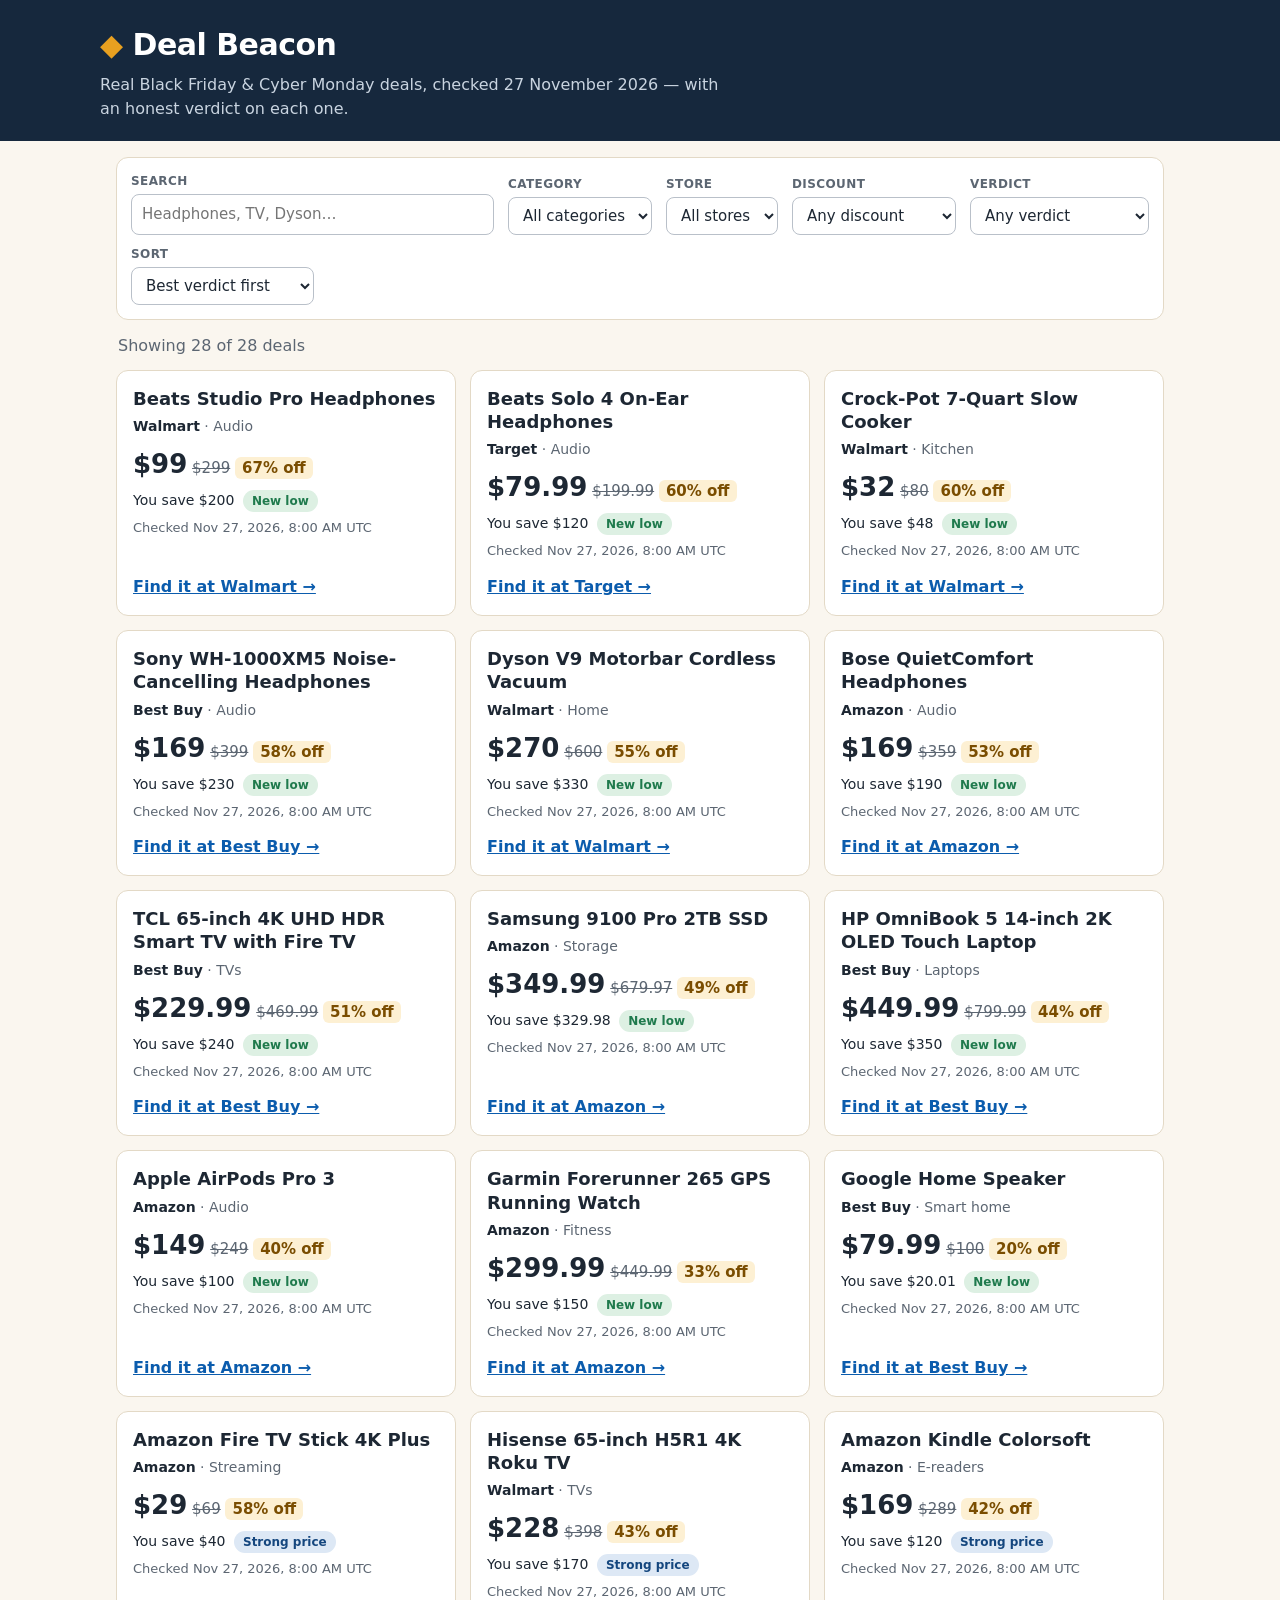
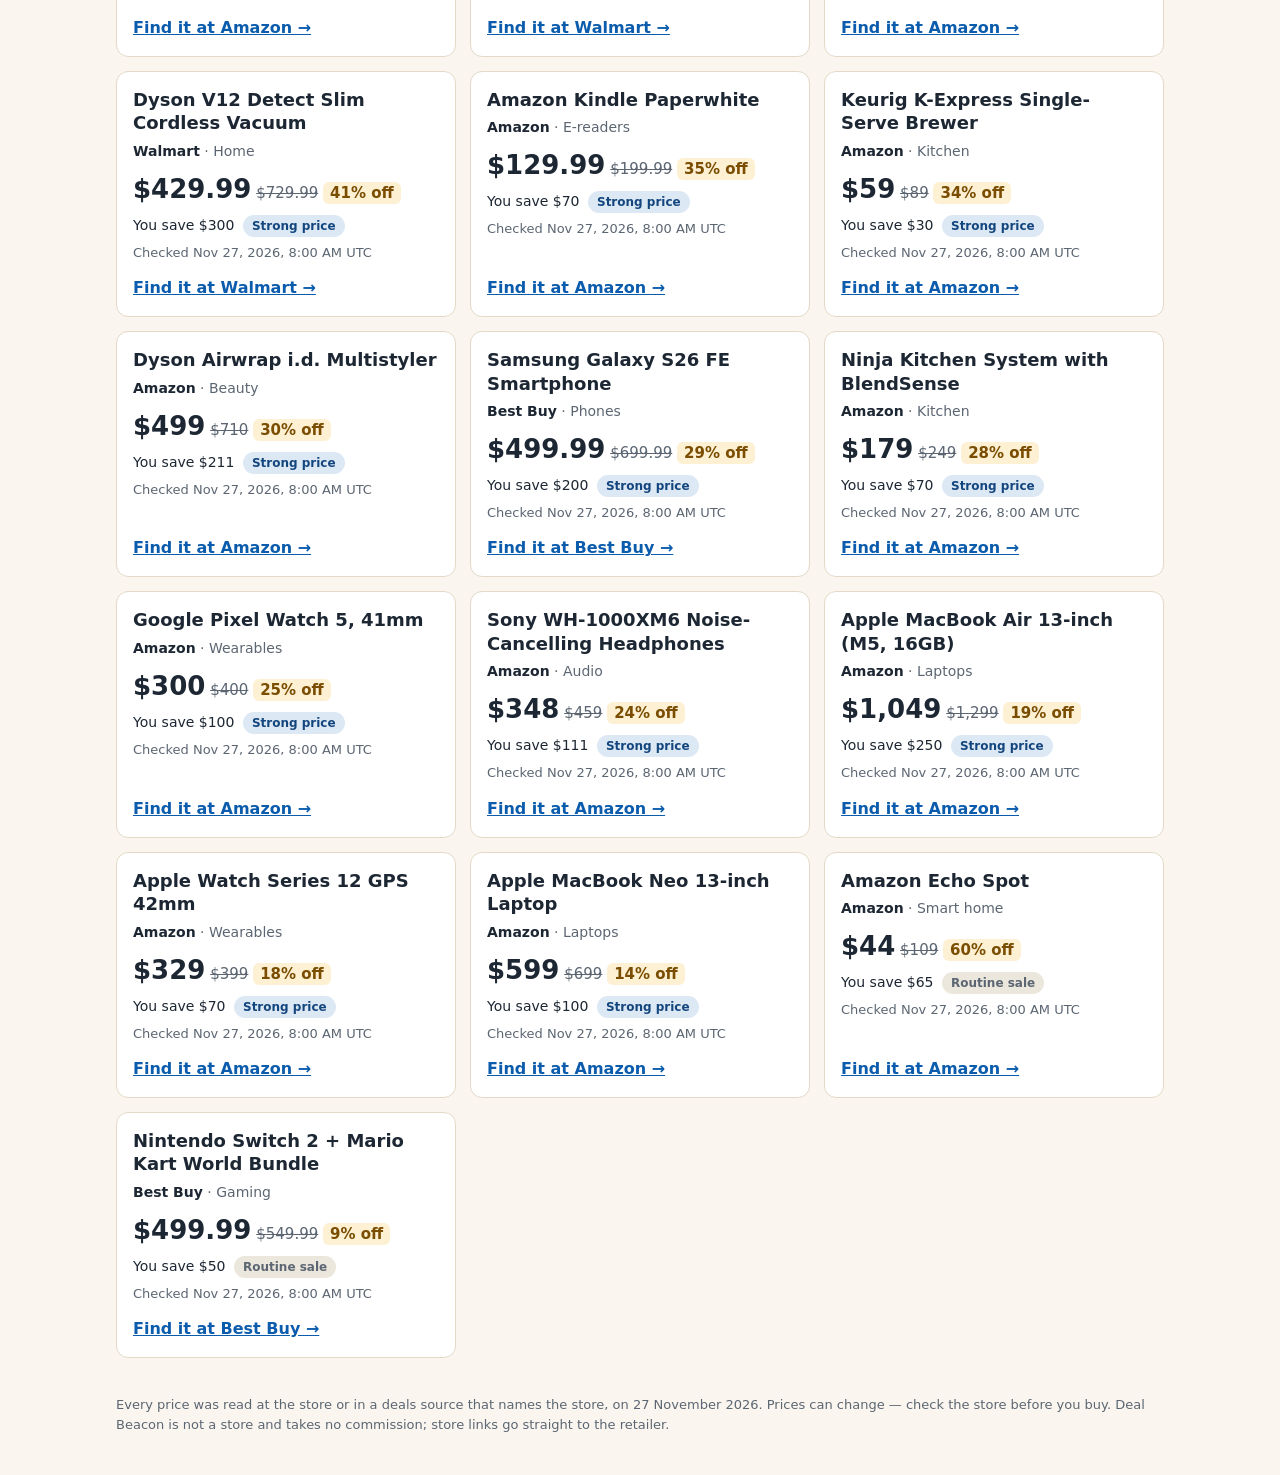
==== app/index.html @ dfa45ec8 "Deal Beacon: a Black Friday 2026 deal finder (floor entry for black-friday-deal-finder-01)" ====
<!doctype html>
<html lang="en">
<head>
<meta charset="utf-8">
<meta name="viewport" content="width=device-width, initial-scale=1">
<title>Deal Beacon — Black Friday 2026</title>
<meta name="description" content="28 real Black Friday and Cyber Monday deals, checked 27 November 2026, with an honest verdict on each one.">
<link rel="stylesheet" href="style.css">
<script type="module" src="main.js"></script>
</head>
<body>
<header class="masthead">
  <div class="masthead-inner">
    <a class="brand" href="#/">Deal Beacon</a>
    <p class="tagline">Real Black Friday &amp; Cyber Monday deals, checked 27 November 2026 — with an honest verdict on each one.</p>
  </div>
</header>
<main id="app"></main>
<footer>
  <p>Every price was read at the store or in a deals source that names the store, on 27 November 2026. Prices can change — check the store before you buy. Deal Beacon is not a store and takes no commission; store links go straight to the retailer.</p>
</footer>
</body>
</html>
---- app/style.css ----
/* Deal Beacon: warm paper background, deep navy ink, amber for the deals.
   One column on a phone, a card grid on a desktop. Nothing here loads
   over the network: no web fonts, no remote images. */

:root {
  --paper: #faf6ef;
  --ink: #1d2733;
  --muted: #5c6672;
  --line: #e3d9c6;
  --navy: #16283d;
  --amber: #e8a020;
  --amber-soft: #fdf0d3;
  --green: #1f7a4d;
  --green-soft: #ddf0e3;
  --blue-soft: #dde8f5;
  --grey-soft: #ece7dd;
}

* { box-sizing: border-box; }

body {
  margin: 0;
  background: var(--paper);
  color: var(--ink);
  font-family: system-ui, -apple-system, "Segoe UI", sans-serif;
  line-height: 1.5;
}

a { color: #0b5cad; }
a:hover { text-decoration-thickness: 2px; }

.masthead {
  background: var(--navy);
  color: #fff;
  padding: 22px 16px 20px;
}
.masthead-inner { max-width: 1080px; margin: 0 auto; }
.brand {
  color: #fff;
  font-size: 30px;
  font-weight: 800;
  letter-spacing: -0.5px;
  text-decoration: none;
}
.brand::before { content: "◆ "; color: var(--amber); }
.tagline { margin: 6px 0 0; color: #c9d4e0; max-width: 640px; }

main { max-width: 1080px; margin: 0 auto; padding: 16px; }

.controls {
  display: flex;
  flex-wrap: wrap;
  gap: 10px 14px;
  align-items: end;
  background: #fff;
  border: 1px solid var(--line);
  border-radius: 12px;
  padding: 14px;
  margin-bottom: 14px;
}
.controls label {
  display: flex;
  flex-direction: column;
  gap: 4px;
  font-size: 12px;
  font-weight: 700;
  text-transform: uppercase;
  letter-spacing: 0.4px;
  color: var(--muted);
}
.controls input,
.controls select {
  font: inherit;
  font-size: 15px;
  font-weight: 400;
  text-transform: none;
  letter-spacing: 0;
  color: var(--ink);
  border: 1px solid #b9c0c9;
  border-radius: 8px;
  padding: 8px 10px;
  background: #fff;
}
.controls .search { flex: 1 1 220px; }
.controls .search input { width: 100%; }

.count { color: var(--muted); margin: 4px 2px 12px; }

.grid {
  display: grid;
  grid-template-columns: repeat(auto-fill, minmax(300px, 1fr));
  gap: 14px;
}

.card {
  background: #fff;
  border: 1px solid var(--line);
  border-radius: 12px;
  padding: 16px;
  display: flex;
  flex-direction: column;
  gap: 6px;
}
.card-title {
  font-size: 18px;
  font-weight: 700;
  line-height: 1.3;
  color: var(--ink);
  text-decoration: none;
}
.card-title:hover { color: #0b5cad; text-decoration: underline; }
.card-meta { margin: 0; color: var(--muted); font-size: 14px; }
.store { font-weight: 700; color: var(--ink); }
.card-price { margin: 2px 0 0; font-size: 15px; }
.card-price strong { font-size: 26px; }
.card-price s { color: var(--muted); }
.off {
  background: var(--amber-soft);
  color: #7a4d00;
  font-weight: 700;
  border-radius: 6px;
  padding: 2px 7px;
  white-space: nowrap;
}
.card-save { margin: 0; font-size: 14px; }
.card-checked { margin: 0; color: var(--muted); font-size: 13px; }
.card-link { margin: auto 0 0; padding-top: 8px; }
.card-link a { font-weight: 700; }

.verdict {
  display: inline-block;
  font-size: 12px;
  font-weight: 700;
  border-radius: 999px;
  padding: 2px 9px;
  margin-left: 4px;
  white-space: nowrap;
}
.verdict.new-low { background: var(--green-soft); color: var(--green); }
.verdict.strong { background: var(--blue-soft); color: #14467e; }
.verdict.routine { background: var(--grey-soft); color: var(--muted); }

.empty { background: #fff; border: 1px solid var(--line); border-radius: 12px; padding: 20px; }

.detail {
  background: #fff;
  border: 1px solid var(--line);
  border-radius: 12px;
  padding: 22px;
  max-width: 720px;
}
.detail h1 { margin: 0 0 4px; font-size: 26px; line-height: 1.25; }
.detail-meta { color: var(--muted); margin: 0 0 12px; }
.detail-price { font-size: 16px; }
.detail-price strong { font-size: 32px; }
.detail-price s { color: var(--muted); }
.detail h2 { font-size: 18px; margin: 20px 0 6px; }
.detail dl {
  display: grid;
  grid-template-columns: 110px 1fr;
  gap: 6px 12px;
  border-top: 1px solid var(--line);
  padding-top: 14px;
  margin: 18px 0;
}
.detail dt { font-weight: 700; color: var(--muted); }
.detail dd { margin: 0; }
.detail-link a { font-weight: 700; font-size: 17px; }
.cross {
  background: var(--amber-soft);
  border-radius: 8px;
  padding: 10px 12px;
}

footer {
  max-width: 1080px;
  margin: 0 auto;
  padding: 8px 16px 28px;
  color: var(--muted);
  font-size: 13px;
}

@media (max-width: 640px) {
  .brand { font-size: 25px; }
  .grid { grid-template-columns: 1fr; }
  .controls { flex-direction: column; align-items: stretch; }
  .controls label { width: 100%; }
  .detail dl { grid-template-columns: 1fr; gap: 0; }
  .detail dd { margin-bottom: 8px; }
}
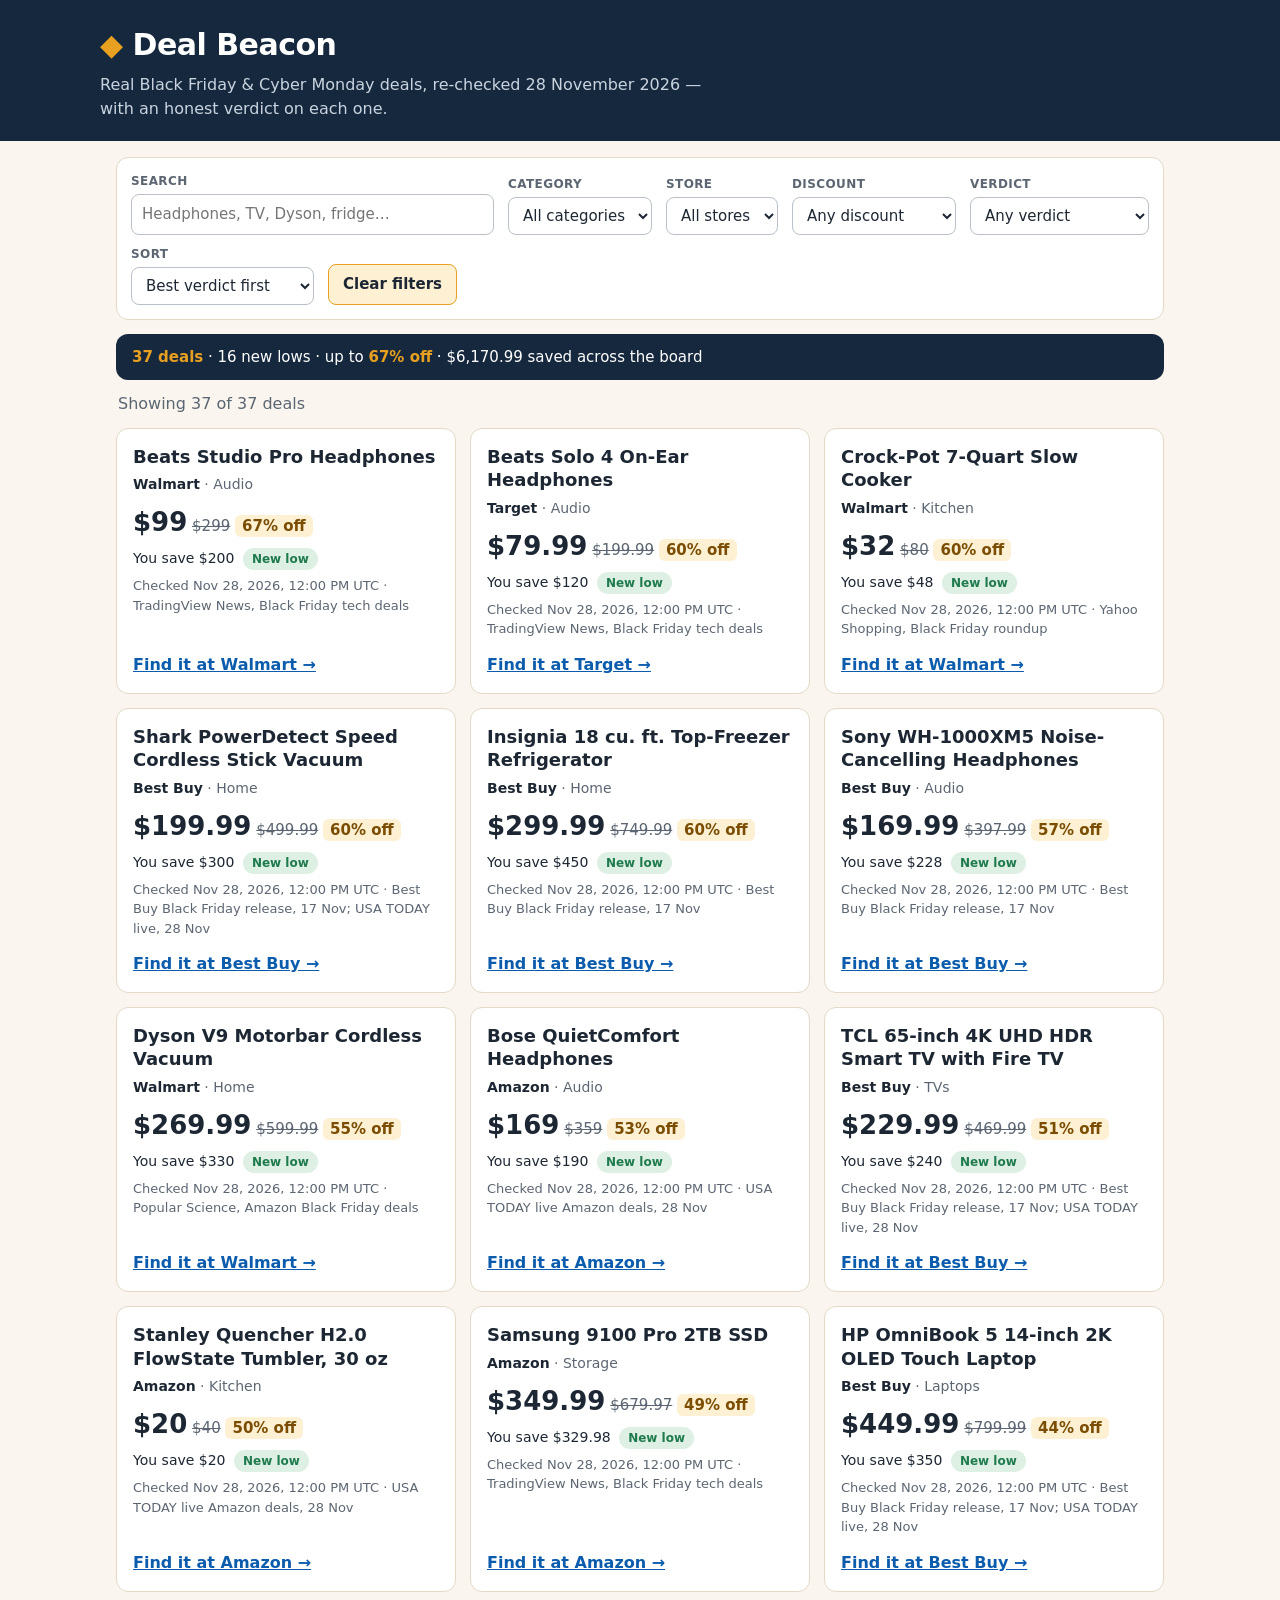
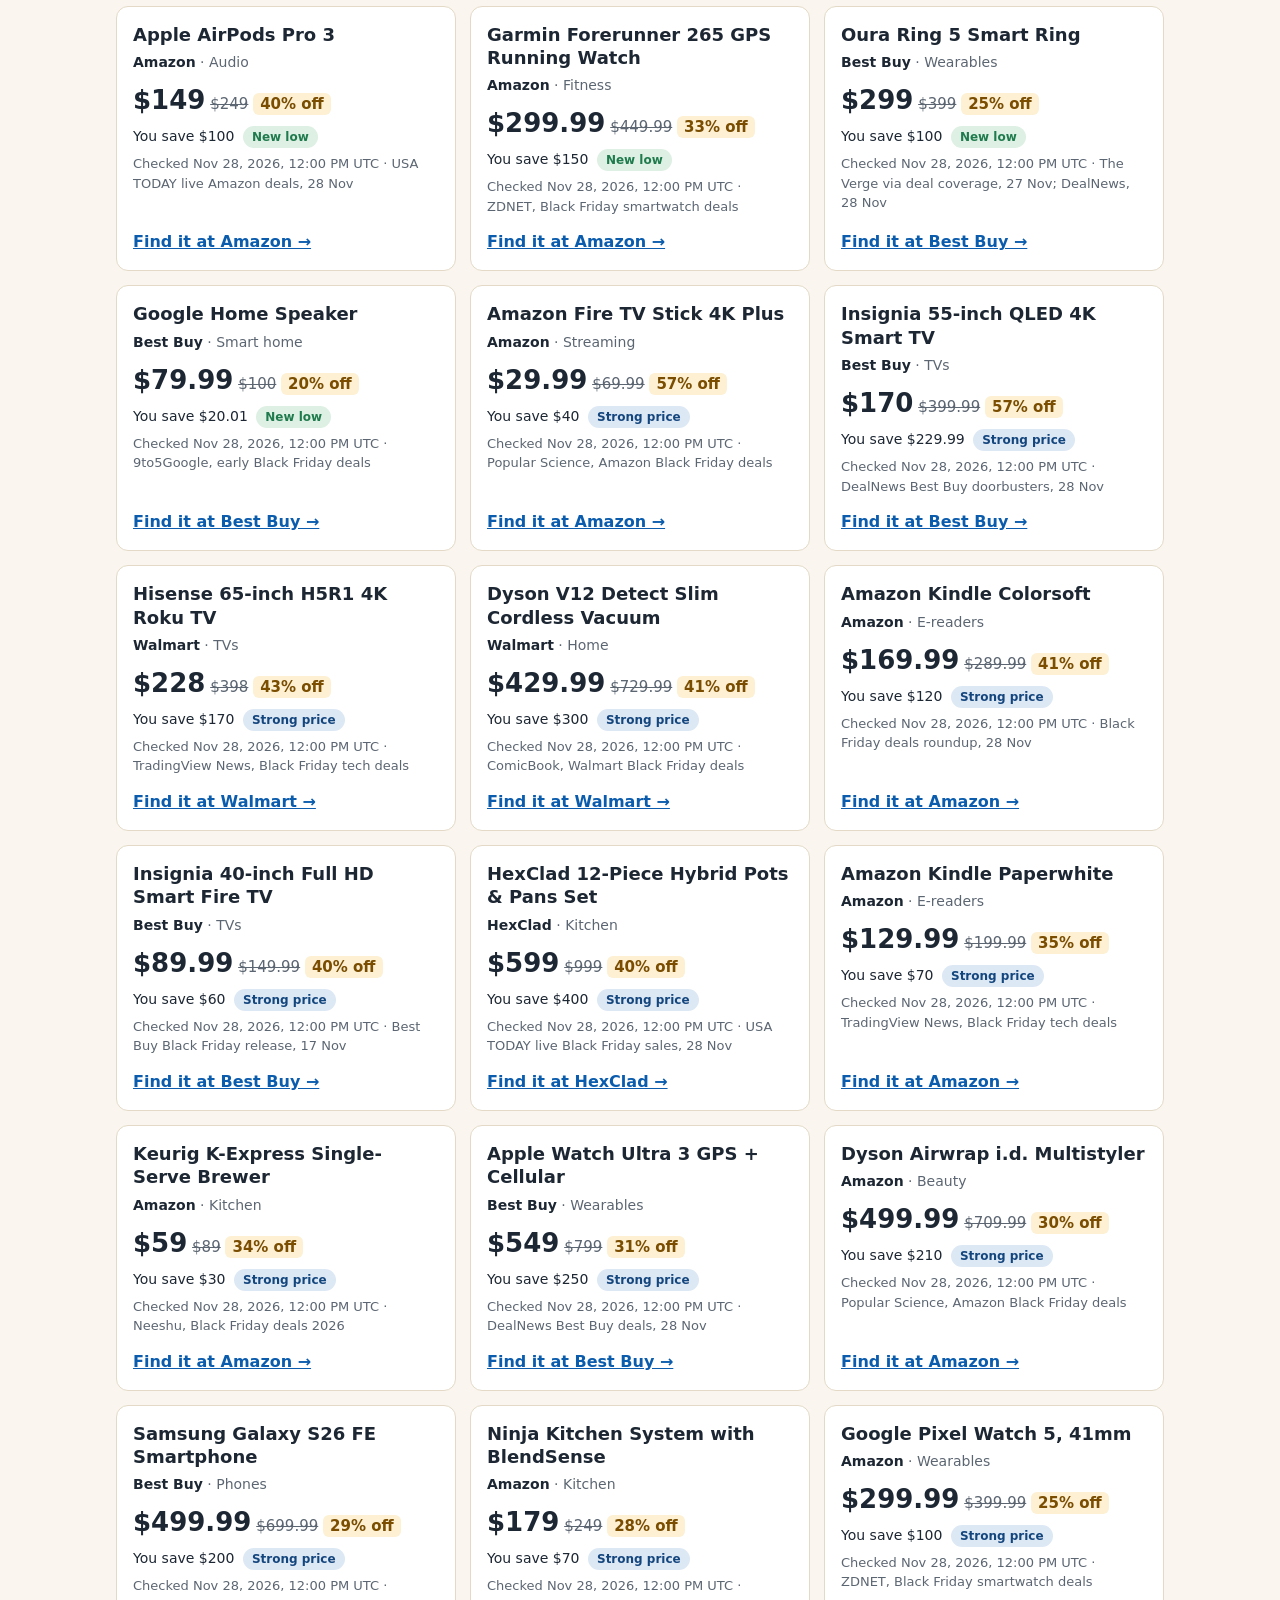
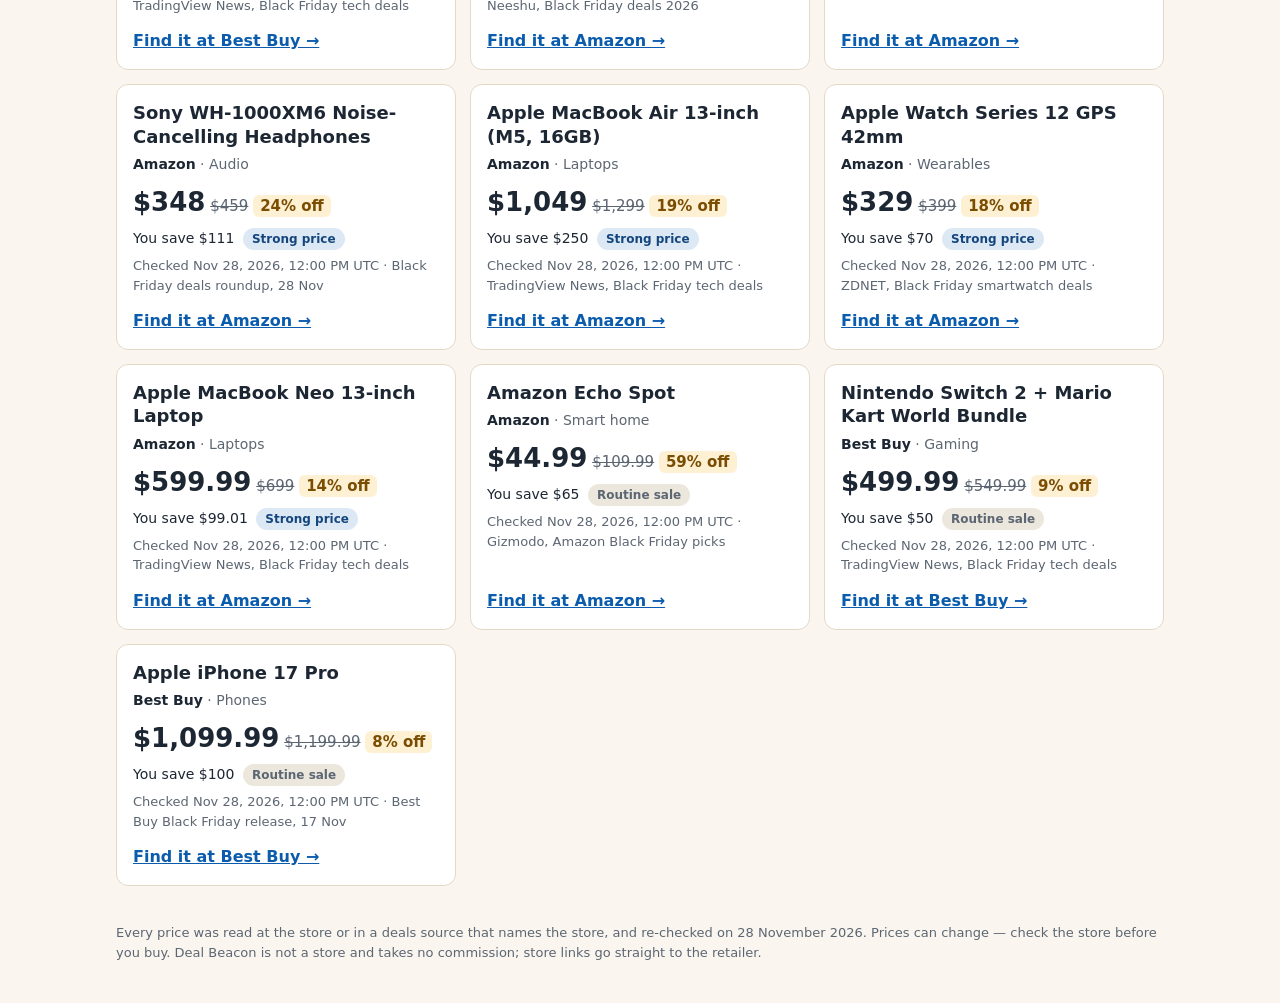
==== commit dd76b3a9: "Rebuild: re-verify all prices 28 Nov, add 9 Cyber Monday-weekend deals (37 total), stats strip, clea" ====
--- a/app/index.html
+++ b/app/index.html
@@ -4,7 +4,7 @@
 <meta charset="utf-8">
 <meta name="viewport" content="width=device-width, initial-scale=1">
 <title>Deal Beacon — Black Friday 2026</title>
-<meta name="description" content="28 real Black Friday and Cyber Monday deals, checked 27 November 2026, with an honest verdict on each one.">
+<meta name="description" content="37 real Black Friday and Cyber Monday deals, re-checked 28 November 2026, with an honest verdict on each one.">
 <link rel="stylesheet" href="style.css">
 <script type="module" src="main.js"></script>
 </head>
@@ -12,12 +12,12 @@
 <header class="masthead">
   <div class="masthead-inner">
     <a class="brand" href="#/">Deal Beacon</a>
-    <p class="tagline">Real Black Friday &amp; Cyber Monday deals, checked 27 November 2026 — with an honest verdict on each one.</p>
+    <p class="tagline">Real Black Friday &amp; Cyber Monday deals, re-checked 28 November 2026 — with an honest verdict on each one.</p>
   </div>
 </header>
 <main id="app"></main>
 <footer>
-  <p>Every price was read at the store or in a deals source that names the store, on 27 November 2026. Prices can change — check the store before you buy. Deal Beacon is not a store and takes no commission; store links go straight to the retailer.</p>
+  <p>Every price was read at the store or in a deals source that names the store, and re-checked on 28 November 2026. Prices can change — check the store before you buy. Deal Beacon is not a store and takes no commission; store links go straight to the retailer.</p>
 </footer>
 </body>
 </html>
--- a/app/style.css
+++ b/app/style.css
@@ -1,6 +1,6 @@
 /* Deal Beacon: warm paper background, deep navy ink, amber for the deals.
-   One column on a phone, a card grid on a desktop. Nothing here loads
-   over the network: no web fonts, no remote images. */
+   One column on a phone, a card grid on a desktop. The page loads nothing
+   over the network: no web fonts, no remote images, no trackers. */
 
 :root {
   --paper: #faf6ef;
@@ -85,6 +85,29 @@
 .controls .search input { width: 100%; }
 
 .count { color: var(--muted); margin: 4px 2px 12px; }
+
+.stats {
+  background: var(--navy);
+  color: #fff;
+  border-radius: 12px;
+  padding: 12px 16px;
+  margin: 0 0 12px;
+  font-size: 15px;
+}
+.stats strong { color: var(--amber); }
+
+.clear-btn {
+  font: inherit;
+  font-size: 15px;
+  font-weight: 700;
+  color: var(--ink);
+  background: var(--amber-soft);
+  border: 1px solid var(--amber);
+  border-radius: 8px;
+  padding: 8px 14px;
+  cursor: pointer;
+}
+.clear-btn:hover { background: #fbe7b0; }
 
 .grid {
   display: grid;
